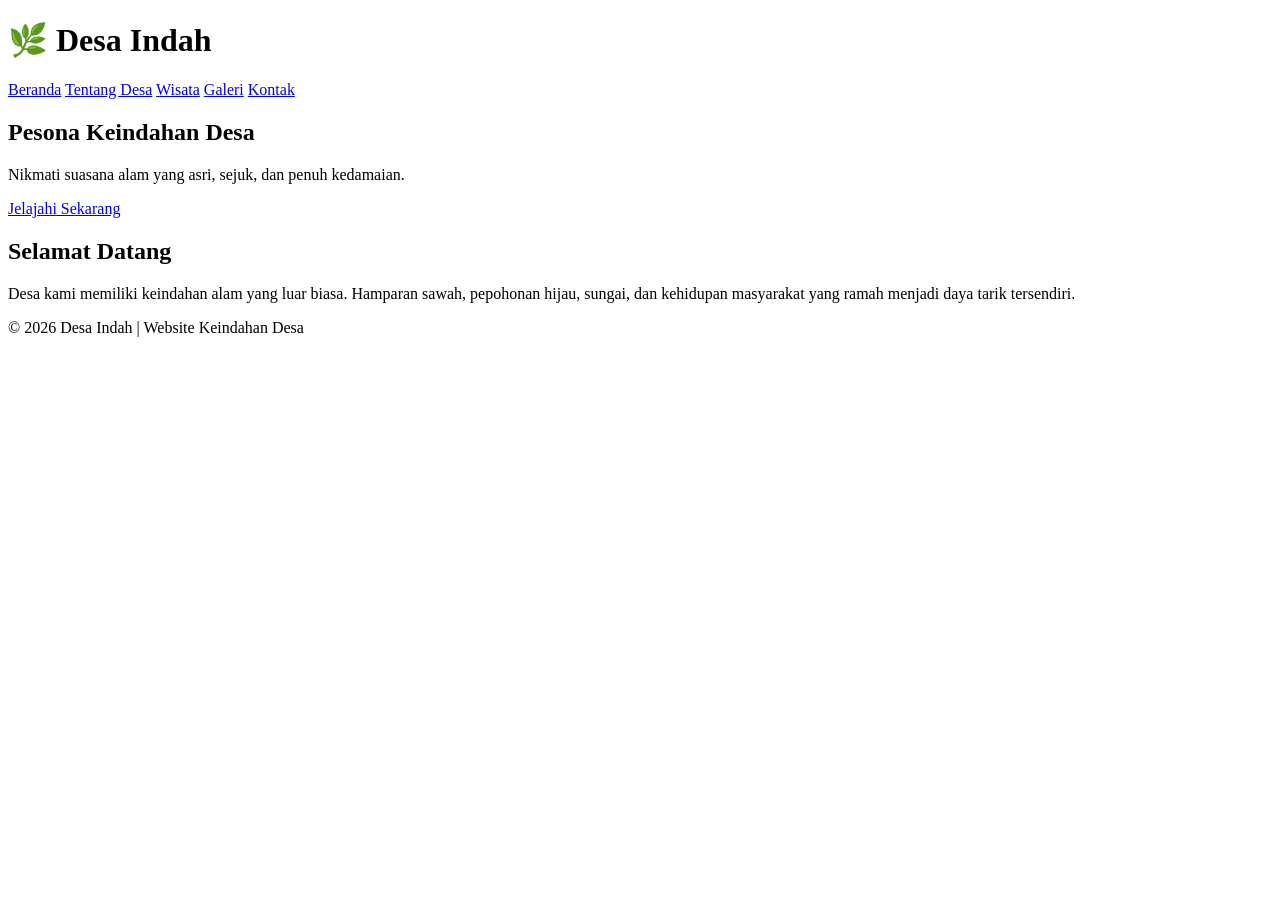
==== index.html @ 81f1ff49 "Create index.html" ====
<!DOCTYPE html>
<html lang="id">
<head>
    <meta charset="UTF-8">
    <meta name="viewport" content="width=device-width, initial-scale=1.0">
    <title>Keindahan Desa - Beranda</title>
    <link rel="stylesheet" href="style.css">
</head>
<body>

<header>
    <h1>🌿 Desa Indah</h1>
    <nav>
        <a href="index.html">Beranda</a>
        <a href="tentang.html">Tentang Desa</a>
        <a href="wisata.html">Wisata</a>
        <a href="galeri.html">Galeri</a>
        <a href="kontak.html">Kontak</a>
    </nav>
</header>

<section class="hero">
    <div>
        <h2>Pesona Keindahan Desa</h2>
        <p>Nikmati suasana alam yang asri, sejuk, dan penuh kedamaian.</p>
        <a href="wisata.html" class="btn">Jelajahi Sekarang</a>
    </div>
</section>

<section class="content">
    <h2>Selamat Datang</h2>
    <p>
        Desa kami memiliki keindahan alam yang luar biasa.
        Hamparan sawah, pepohonan hijau, sungai, dan kehidupan
        masyarakat yang ramah menjadi daya tarik tersendiri.
    </p>
</section>

<footer>
    <p>© 2026 Desa Indah | Website Keindahan Desa</p>
</footer>

</body>
</html>
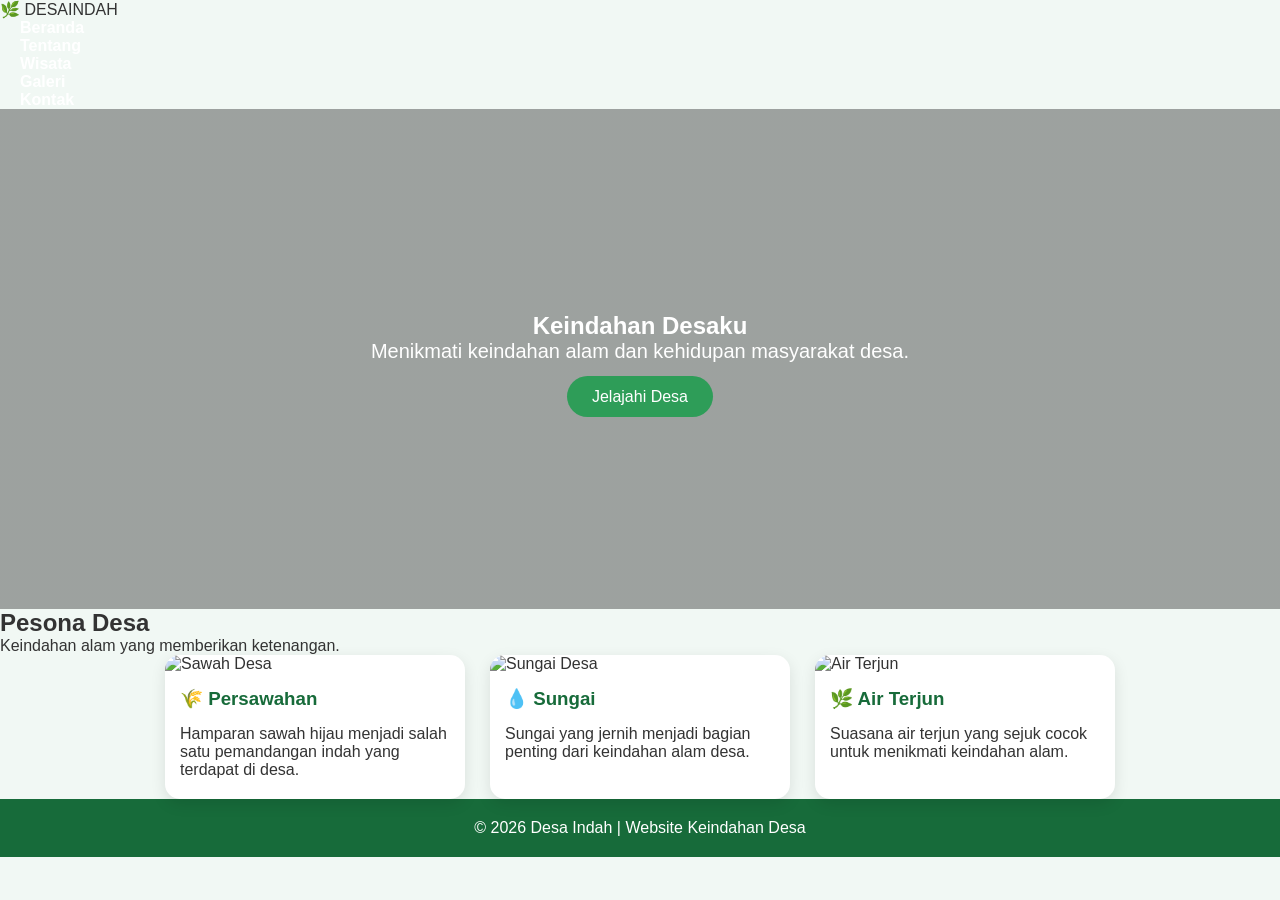
==== commit 4e0e24a9: "Update index.html" ====
--- a/index.html
+++ b/index.html
@@ -3,37 +3,74 @@
 <head>
     <meta charset="UTF-8">
     <meta name="viewport" content="width=device-width, initial-scale=1.0">
-    <title>Keindahan Desa - Beranda</title>
+    <title>Keindahan Desa | Beranda</title>
     <link rel="stylesheet" href="style.css">
 </head>
+
 <body>
 
-<header>
-    <h1>🌿 Desa Indah</h1>
-    <nav>
-        <a href="index.html">Beranda</a>
-        <a href="tentang.html">Tentang Desa</a>
-        <a href="wisata.html">Wisata</a>
-        <a href="galeri.html">Galeri</a>
-        <a href="kontak.html">Kontak</a>
-    </nav>
-</header>
+<nav>
+    <div class="logo">🌿 DESA<span>INDAH</span></div>
+
+    <ul>
+        <li><a href="index.html">Beranda</a></li>
+        <li><a href="tentang.html">Tentang</a></li>
+        <li><a href="wisata.html">Wisata</a></li>
+        <li><a href="galeri.html">Galeri</a></li>
+        <li><a href="kontak.html">Kontak</a></li>
+    </ul>
+</nav>
 
 <section class="hero">
     <div>
-        <h2>Pesona Keindahan Desa</h2>
-        <p>Nikmati suasana alam yang asri, sejuk, dan penuh kedamaian.</p>
-        <a href="wisata.html" class="btn">Jelajahi Sekarang</a>
+        <h1>Keindahan Desaku</h1>
+        <p>Menikmati keindahan alam dan kehidupan masyarakat desa.</p>
+        <a href="wisata.html" class="btn">Jelajahi Desa</a>
     </div>
 </section>
 
-<section class="content">
-    <h2>Selamat Datang</h2>
-    <p>
-        Desa kami memiliki keindahan alam yang luar biasa.
-        Hamparan sawah, pepohonan hijau, sungai, dan kehidupan
-        masyarakat yang ramah menjadi daya tarik tersendiri.
-    </p>
+<section>
+    <div class="title">
+        <h2>Pesona Desa</h2>
+        <p>Keindahan alam yang memberikan ketenangan.</p>
+    </div>
+
+    <div class="cards container">
+
+        <div class="card">
+            <img src="gambar/sawah.jpg" alt="Sawah Desa">
+            <div class="card-content">
+                <h3>🌾 Persawahan</h3>
+                <p>
+                    Hamparan sawah hijau menjadi salah satu pemandangan
+                    indah yang terdapat di desa.
+                </p>
+            </div>
+        </div>
+
+        <div class="card">
+            <img src="gambar/sungai.jpg" alt="Sungai Desa">
+            <div class="card-content">
+                <h3>💧 Sungai</h3>
+                <p>
+                    Sungai yang jernih menjadi bagian penting dari
+                    keindahan alam desa.
+                </p>
+            </div>
+        </div>
+
+        <div class="card">
+            <img src="gambar/air-terjun.jpg" alt="Air Terjun">
+            <div class="card-content">
+                <h3>🌿 Air Terjun</h3>
+                <p>
+                    Suasana air terjun yang sejuk cocok untuk menikmati
+                    keindahan alam.
+                </p>
+            </div>
+        </div>
+
+    </div>
 </section>
 
 <footer>
--- a/style.css
+++ b/style.css
@@ -0,0 +1,195 @@
+* {
+    margin: 0;
+    padding: 0;
+    box-sizing: border-box;
+    font-family: Arial, sans-serif;
+}
+
+body {
+    background: #f1f8f4;
+    color: #333;
+}
+
+header {
+    background: #176b3a;
+    color: white;
+    padding: 20px 8%;
+    display: flex;
+    justify-content: space-between;
+    align-items: center;
+}
+
+header h1 {
+    font-size: 25px;
+}
+
+nav a {
+    color: white;
+    text-decoration: none;
+    margin-left: 20px;
+    font-weight: bold;
+}
+
+nav a:hover {
+    color: #b7f5c8;
+}
+
+.hero {
+    height: 500px;
+    background:
+        linear-gradient(rgba(0,0,0,.35), rgba(0,0,0,.35)),
+        url("img/desa.jpg") center/cover;
+
+    display: flex;
+    justify-content: center;
+    align-items: center;
+    text-align: center;
+    color: white;
+}
+
+.hero h2 {
+    font-size: 45px;
+    margin-bottom: 15px;
+}
+
+.hero p {
+    font-size: 20px;
+    margin-bottom: 25px;
+}
+
+.btn {
+    background: #2e9d58;
+    color: white;
+    padding: 12px 25px;
+    border-radius: 25px;
+    text-decoration: none;
+}
+
+.content {
+    padding: 50px 8%;
+    text-align: center;
+    min-height: 500px;
+}
+
+.content h2 {
+    color: #176b3a;
+    margin-bottom: 25px;
+    font-size: 32px;
+}
+
+.content p {
+    line-height: 1.8;
+    margin-bottom: 15px;
+}
+
+.gambar {
+    width: 500px;
+    max-width: 100%;
+    border-radius: 15px;
+    margin-bottom: 25px;
+}
+
+.cards {
+    display: flex;
+    justify-content: center;
+    gap: 25px;
+    flex-wrap: wrap;
+}
+
+.card {
+    background: white;
+    width: 300px;
+    border-radius: 15px;
+    overflow: hidden;
+    box-shadow: 0 5px 15px rgba(0,0,0,.1);
+    padding-bottom: 20px;
+}
+
+.card img {
+    width: 100%;
+    height: 200px;
+    object-fit: cover;
+}
+
+.card h3 {
+    color: #176b3a;
+    margin: 15px;
+}
+
+.card p {
+    padding: 0 15px;
+}
+
+.gallery {
+    display: grid;
+    grid-template-columns: repeat(2, 1fr);
+    gap: 20px;
+}
+
+.gallery img {
+    width: 100%;
+    height: 300px;
+    object-fit: cover;
+    border-radius: 15px;
+}
+
+.contact {
+    background: white;
+    padding: 25px;
+    border-radius: 15px;
+    margin-bottom: 25px;
+}
+
+form {
+    max-width: 600px;
+    margin: auto;
+}
+
+input,
+textarea,
+button {
+    width: 100%;
+    padding: 14px;
+    margin: 8px 0;
+    border: 1px solid #ddd;
+    border-radius: 8px;
+}
+
+textarea {
+    height: 150px;
+}
+
+button {
+    background: #176b3a;
+    color: white;
+    border: none;
+    cursor: pointer;
+    font-weight: bold;
+}
+
+footer {
+    background: #176b3a;
+    color: white;
+    text-align: center;
+    padding: 20px;
+}
+
+@media (max-width: 700px) {
+    header {
+        flex-direction: column;
+        gap: 15px;
+    }
+
+    nav a {
+        margin: 5px;
+        display: inline-block;
+    }
+
+    .hero h2 {
+        font-size: 32px;
+    }
+
+    .gallery {
+        grid-template-columns: 1fr;
+    }
+}
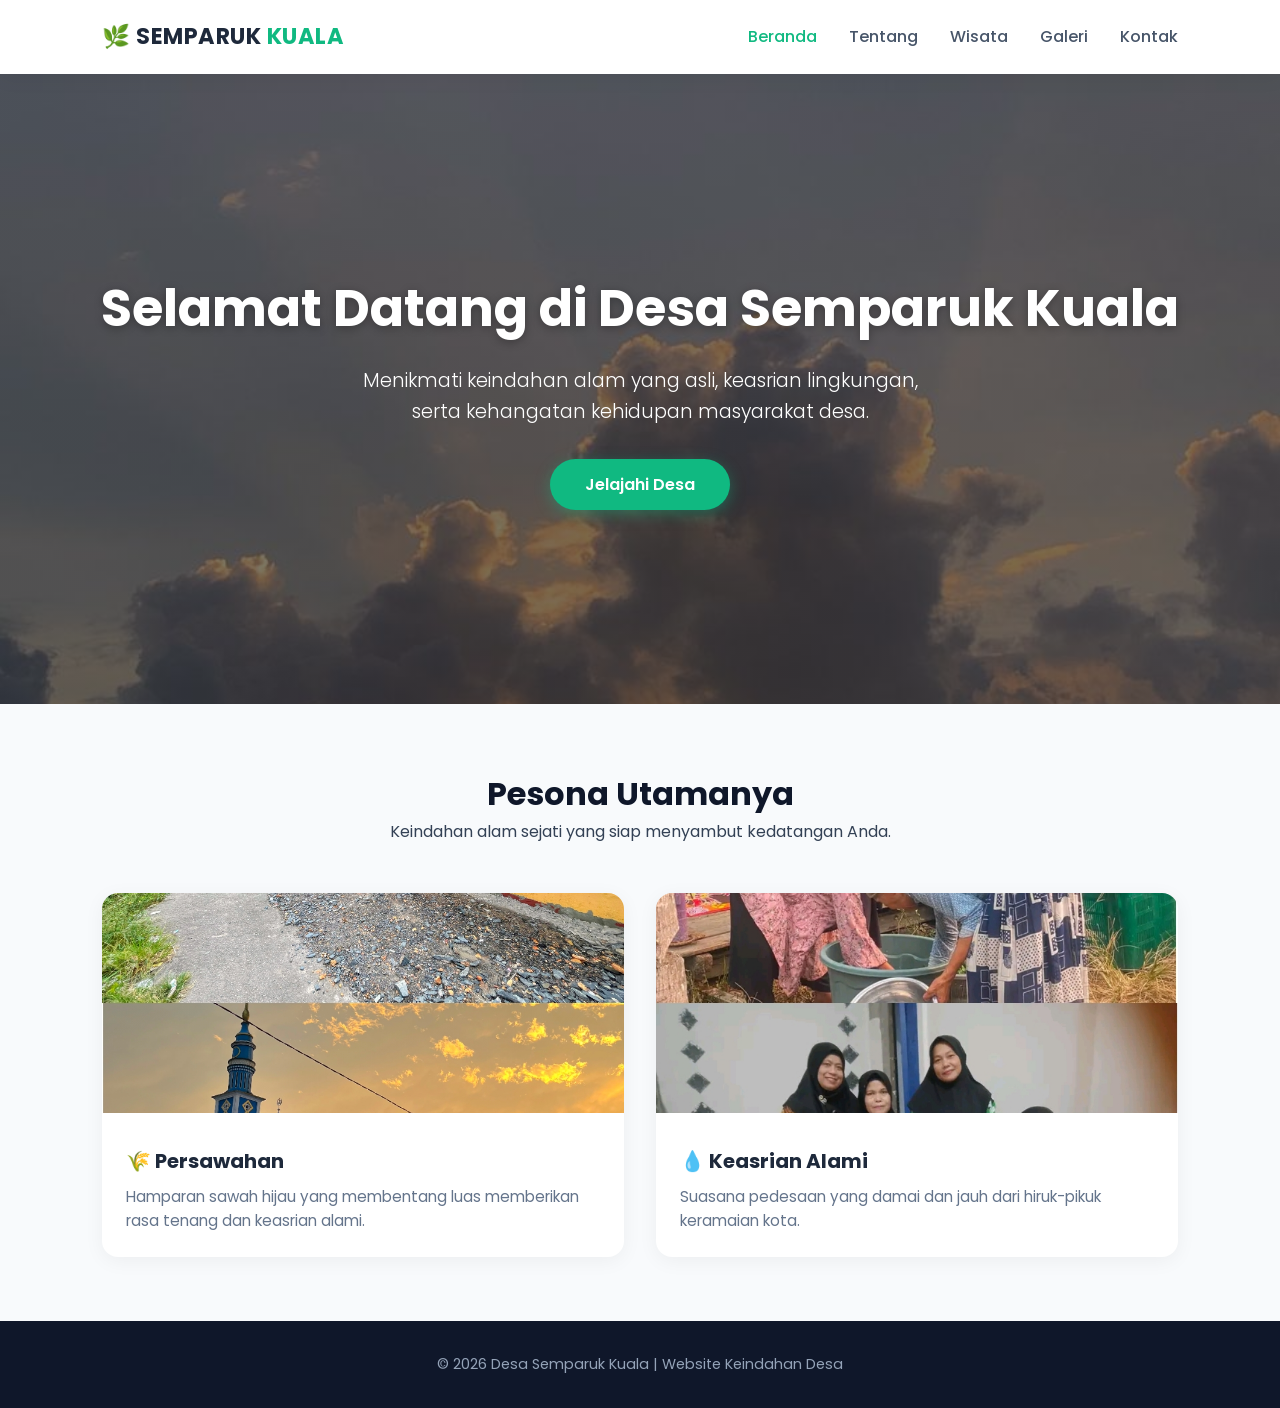
==== commit bc21b789: "Create index.html" ====
--- a/index.html
+++ b/index.html
@@ -3,17 +3,16 @@
 <head>
     <meta charset="UTF-8">
     <meta name="viewport" content="width=device-width, initial-scale=1.0">
-    <title>Keindahan Desa | Beranda</title>
+    <title>Desa Semparuk Kuala | Beranda</title>
+    <link href="https://fonts.googleapis.com/css2?family=Poppins:wght@300;400;600;700&display=swap" rel="stylesheet">
     <link rel="stylesheet" href="style.css">
 </head>
-
 <body>
 
 <nav>
-    <div class="logo">🌿 DESA<span>INDAH</span></div>
-
+    <div class="logo">🌿 SEMPARUK <span>KUALA</span></div>
     <ul>
-        <li><a href="index.html">Beranda</a></li>
+        <li><a href="index.html" class="active">Beranda</a></li>
         <li><a href="tentang.html">Tentang</a></li>
         <li><a href="wisata.html">Wisata</a></li>
         <li><a href="galeri.html">Galeri</a></li>
@@ -21,60 +20,42 @@
     </ul>
 </nav>
 
-<section class="hero">
-    <div>
-        <h1>Keindahan Desaku</h1>
-        <p>Menikmati keindahan alam dan kehidupan masyarakat desa.</p>
-        <a href="wisata.html" class="btn">Jelajahi Desa</a>
-    </div>
-</section>
+<main>
+    <section class="hero">
+        <div class="hero-content">
+            <h1>Selamat Datang di Desa Semparuk Kuala</h1>
+            <p>Menikmati keindahan alam yang asli, keasrian lingkungan, serta kehangatan kehidupan masyarakat desa.</p>
+            <a href="wisata.html" class="btn">Jelajahi Desa</a>
+        </div>
+    </section>
 
-<section>
-    <div class="title">
-        <h2>Pesona Desa</h2>
-        <p>Keindahan alam yang memberikan ketenangan.</p>
-    </div>
+    <section>
+        <div class="section-title">
+            <h2>Pesona Utamanya</h2>
+            <p>Keindahan alam sejati yang siap menyambut kedatangan Anda.</p>
+        </div>
 
-    <div class="cards container">
-
-        <div class="card">
-            <img src="gambar/sawah.jpg" alt="Sawah Desa">
-            <div class="card-content">
-                <h3>🌾 Persawahan</h3>
-                <p>
-                    Hamparan sawah hijau menjadi salah satu pemandangan
-                    indah yang terdapat di desa.
-                </p>
+        <div class="cards">
+            <div class="card">
+                <img src="img_1789181218306.jpg" alt="Sawah Desa">
+                <div class="card-content">
+                    <h3>🌾 Persawahan</h3>
+                    <p>Hamparan sawah hijau yang membentang luas memberikan rasa tenang dan keasrian alami.</p>
+                </div>
+            </div>
+            <div class="card">
+                <img src="img_1789231210489.jpg" alt="Keasrian Alami">
+                <div class="card-content">
+                    <h3>💧 Keasrian Alami</h3>
+                    <p>Suasana pedesaan yang damai dan jauh dari hiruk-pikuk keramaian kota.</p>
+                </div>
             </div>
         </div>
-
-        <div class="card">
-            <img src="gambar/sungai.jpg" alt="Sungai Desa">
-            <div class="card-content">
-                <h3>💧 Sungai</h3>
-                <p>
-                    Sungai yang jernih menjadi bagian penting dari
-                    keindahan alam desa.
-                </p>
-            </div>
-        </div>
-
-        <div class="card">
-            <img src="gambar/air-terjun.jpg" alt="Air Terjun">
-            <div class="card-content">
-                <h3>🌿 Air Terjun</h3>
-                <p>
-                    Suasana air terjun yang sejuk cocok untuk menikmati
-                    keindahan alam.
-                </p>
-            </div>
-        </div>
-
-    </div>
-</section>
+    </section>
+</main>
 
 <footer>
-    <p>© 2026 Desa Indah | Website Keindahan Desa</p>
+    <p>© 2026 Desa Semparuk Kuala | Website Keindahan Desa</p>
 </footer>
 
 </body>
--- a/style.css
+++ b/style.css
@@ -1,195 +1,246 @@
+/* Reset & Base Styles */
 * {
     margin: 0;
     padding: 0;
     box-sizing: border-box;
-    font-family: Arial, sans-serif;
+    font-family: 'Poppins', sans-serif;
 }
 
 body {
-    background: #f1f8f4;
-    color: #333;
-}
-
-header {
-    background: #176b3a;
-    color: white;
-    padding: 20px 8%;
+    background-color: #f8fafc;
+    color: #334155;
+    line-height: 1.6;
+    display: flex;
+    flex-direction: column;
+    min-height: 100vh;
+}
+
+main {
+    flex: 1;
+}
+
+a {
+    text-decoration: none;
+    color: inherit;
+}
+
+/* Navbar */
+nav {
     display: flex;
     justify-content: space-between;
     align-items: center;
-}
-
-header h1 {
-    font-size: 25px;
-}
-
-nav a {
-    color: white;
-    text-decoration: none;
-    margin-left: 20px;
-    font-weight: bold;
-}
-
-nav a:hover {
-    color: #b7f5c8;
-}
-
+    padding: 1.2rem 8%;
+    background: rgba(255, 255, 255, 0.95);
+    backdrop-filter: blur(10px);
+    position: sticky;
+    top: 0;
+    z-index: 1000;
+    box-shadow: 0 4px 20px rgba(0, 0, 0, 0.05);
+}
+
+.logo {
+    font-size: 1.4rem;
+    font-weight: 700;
+    color: #1e293b;
+    letter-spacing: 0.5px;
+}
+
+.logo span {
+    color: #10b981;
+}
+
+nav ul {
+    display: flex;
+    list-style: none;
+    gap: 2rem;
+}
+
+nav ul li a {
+    font-weight: 500;
+    color: #475569;
+    transition: color 0.3s ease;
+}
+
+nav ul li a:hover, nav ul li a.active {
+    color: #10b981;
+}
+
+/* Hero Section */
 .hero {
-    height: 500px;
-    background:
-        linear-gradient(rgba(0,0,0,.35), rgba(0,0,0,.35)),
-        url("img/desa.jpg") center/cover;
-
-    display: flex;
+    height: 70vh;
+    background: linear-gradient(rgba(15, 23, 42, 0.55), rgba(15, 23, 42, 0.55)), 
+                url('IMG-20260901-WA0009.jpg') center/cover no-repeat;
+    display: flex;
+    align-items: center;
     justify-content: center;
-    align-items: center;
-    text-align: center;
-    color: white;
-}
-
-.hero h2 {
-    font-size: 45px;
-    margin-bottom: 15px;
-}
-
-.hero p {
-    font-size: 20px;
-    margin-bottom: 25px;
+    text-align: center;
+    color: #ffffff;
+    padding: 0 1rem;
+}
+
+.hero-content h1 {
+    font-size: 3.2rem;
+    font-weight: 700;
+    margin-bottom: 1rem;
+    text-shadow: 0 2px 10px rgba(0,0,0,0.3);
+}
+
+.hero-content p {
+    font-size: 1.2rem;
+    max-width: 600px;
+    margin: 0 auto 2rem auto;
+    font-weight: 300;
 }
 
 .btn {
-    background: #2e9d58;
-    color: white;
-    padding: 12px 25px;
-    border-radius: 25px;
-    text-decoration: none;
-}
-
-.content {
-    padding: 50px 8%;
-    text-align: center;
-    min-height: 500px;
-}
-
-.content h2 {
-    color: #176b3a;
-    margin-bottom: 25px;
-    font-size: 32px;
-}
-
-.content p {
-    line-height: 1.8;
-    margin-bottom: 15px;
-}
-
-.gambar {
-    width: 500px;
-    max-width: 100%;
-    border-radius: 15px;
-    margin-bottom: 25px;
-}
-
+    display: inline-block;
+    padding: 0.8rem 2.2rem;
+    background-color: #10b981;
+    color: #ffffff;
+    font-weight: 600;
+    border-radius: 50px;
+    transition: all 0.3s ease;
+    box-shadow: 0 4px 15px rgba(16, 185, 129, 0.4);
+}
+
+.btn:hover {
+    background-color: #059669;
+    transform: translateY(-2px);
+}
+
+/* Page Banner (Header Halaman Internal) */
+.page-banner {
+    background: #0f172a;
+    color: #ffffff;
+    text-align: center;
+    padding: 4rem 1rem;
+}
+
+.page-banner h1 {
+    font-size: 2.5rem;
+    margin-bottom: 0.5rem;
+}
+
+.page-banner p {
+    color: #94a3b8;
+}
+
+/* General Layout */
+section {
+    padding: 4rem 8%;
+}
+
+.section-title {
+    text-align: center;
+    margin-bottom: 3rem;
+}
+
+.section-title h2 {
+    font-size: 2rem;
+    color: #0f172a;
+}
+
+/* Cards & Grid */
 .cards {
-    display: flex;
-    justify-content: center;
-    gap: 25px;
-    flex-wrap: wrap;
+    display: grid;
+    grid-template-columns: repeat(auto-fit, minmax(280px, 1fr));
+    gap: 2rem;
 }
 
 .card {
-    background: white;
-    width: 300px;
-    border-radius: 15px;
+    background: #ffffff;
+    border-radius: 16px;
     overflow: hidden;
-    box-shadow: 0 5px 15px rgba(0,0,0,.1);
-    padding-bottom: 20px;
+    box-shadow: 0 4px 20px rgba(0, 0, 0, 0.05);
+    transition: transform 0.3s ease;
+}
+
+.card:hover {
+    transform: translateY(-6px);
 }
 
 .card img {
     width: 100%;
-    height: 200px;
+    height: 220px;
     object-fit: cover;
 }
 
-.card h3 {
-    color: #176b3a;
-    margin: 15px;
-}
-
-.card p {
-    padding: 0 15px;
-}
-
-.gallery {
+.card-content {
+    padding: 1.5rem;
+}
+
+.card-content h3 {
+    font-size: 1.25rem;
+    color: #1e293b;
+    margin-bottom: 0.5rem;
+}
+
+.card-content p {
+    color: #64748b;
+    font-size: 0.95rem;
+}
+
+/* Galeri Grid */
+.gallery-grid {
     display: grid;
-    grid-template-columns: repeat(2, 1fr);
-    gap: 20px;
-}
-
-.gallery img {
+    grid-template-columns: repeat(auto-fit, minmax(250px, 1fr));
+    gap: 1.5rem;
+}
+
+.gallery-item {
+    position: relative;
+    border-radius: 12px;
+    overflow: hidden;
+    box-shadow: 0 4px 15px rgba(0,0,0,0.05);
+    height: 240px;
+}
+
+.gallery-item img {
     width: 100%;
-    height: 300px;
+    height: 100%;
     object-fit: cover;
-    border-radius: 15px;
-}
-
-.contact {
-    background: white;
-    padding: 25px;
-    border-radius: 15px;
-    margin-bottom: 25px;
-}
-
-form {
-    max-width: 600px;
-    margin: auto;
-}
-
-input,
-textarea,
-button {
-    width: 100%;
-    padding: 14px;
-    margin: 8px 0;
-    border: 1px solid #ddd;
-    border-radius: 8px;
-}
-
-textarea {
-    height: 150px;
-}
-
-button {
-    background: #176b3a;
-    color: white;
-    border: none;
-    cursor: pointer;
-    font-weight: bold;
-}
-
+    transition: transform 0.5s ease;
+}
+
+.gallery-item:hover img {
+    transform: scale(1.08);
+}
+
+.gallery-overlay {
+    position: absolute;
+    bottom: 0;
+    left: 0;
+    right: 0;
+    background: linear-gradient(transparent, rgba(0, 0, 0, 0.75));
+    color: #ffffff;
+    padding: 1rem;
+    opacity: 0;
+    transition: opacity 0.3s ease;
+}
+
+.gallery-item:hover .gallery-overlay {
+    opacity: 1;
+}
+
+/* Footer */
 footer {
-    background: #176b3a;
-    color: white;
-    text-align: center;
-    padding: 20px;
-}
-
-@media (max-width: 700px) {
-    header {
+    background-color: #0f172a;
+    color: #94a3b8;
+    text-align: center;
+    padding: 2rem 1rem;
+    font-size: 0.9rem;
+    margin-top: auto;
+}
+
+@media (max-width: 768px) {
+    nav {
         flex-direction: column;
-        gap: 15px;
+        gap: 1rem;
     }
-
-    nav a {
-        margin: 5px;
-        display: inline-block;
+    nav ul {
+        gap: 1rem;
     }
-
-    .hero h2 {
-        font-size: 32px;
+    .hero-content h1 {
+        font-size: 2.2rem;
     }
-
-    .gallery {
-        grid-template-columns: 1fr;
-    }
-}
+}
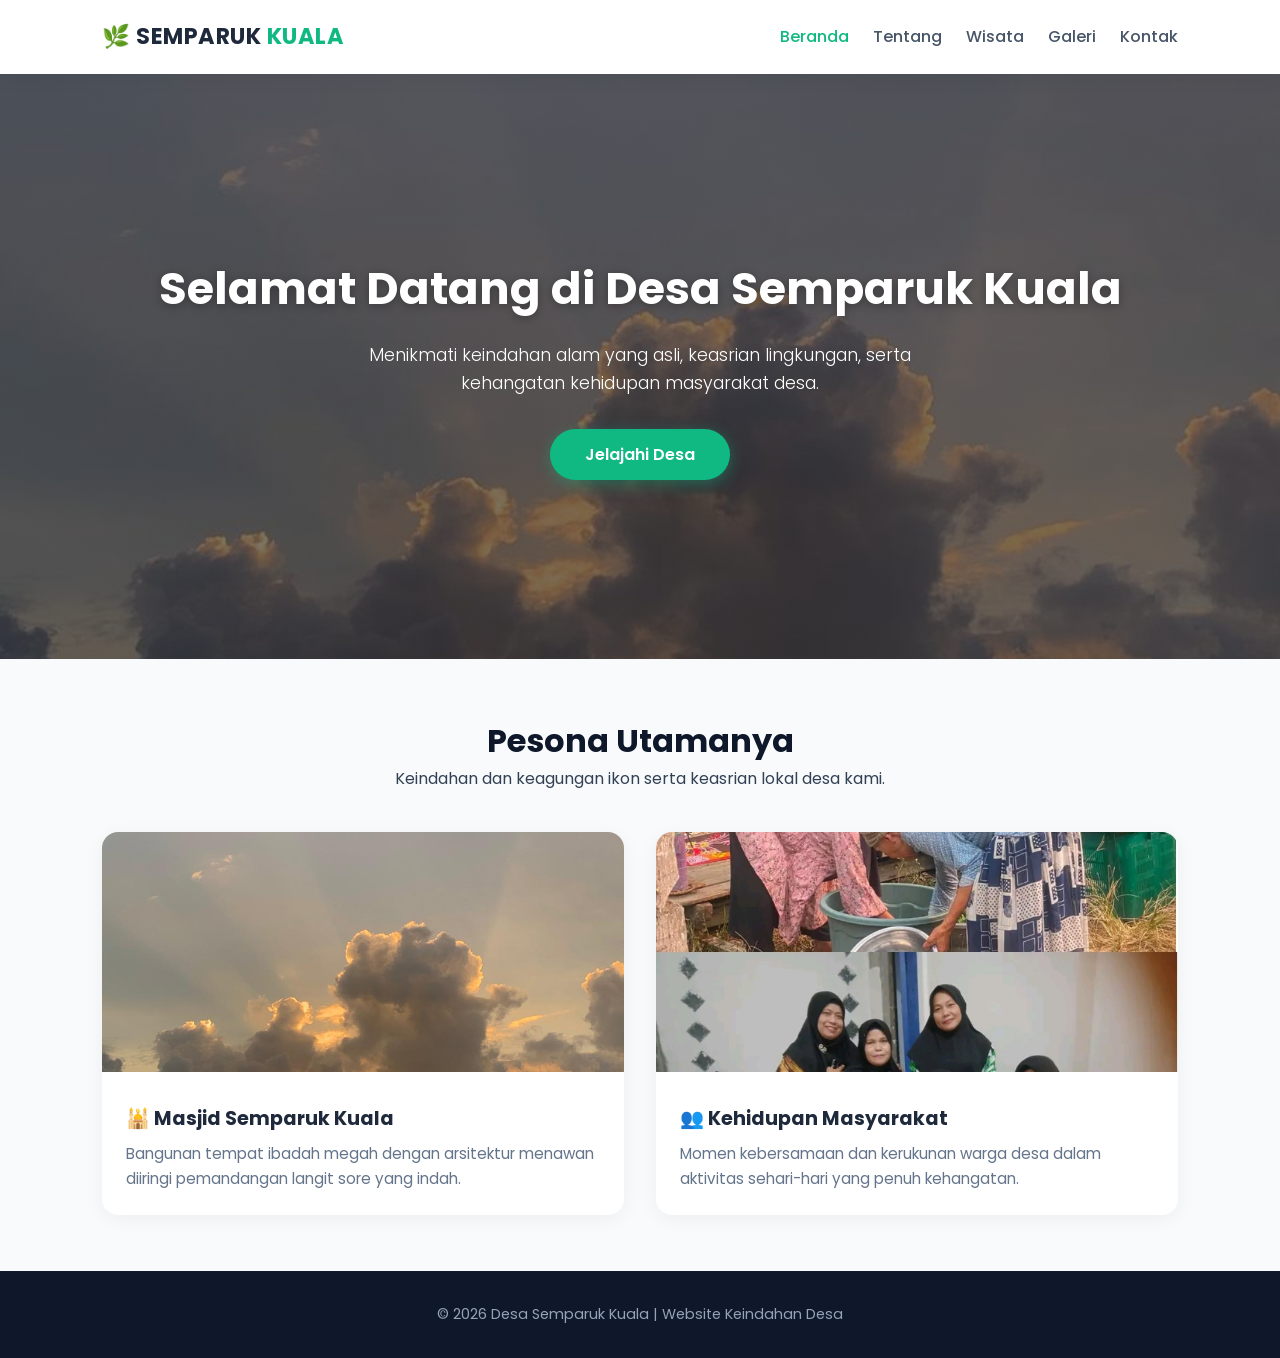
==== commit 4e875fb9: "Create index.html" ====
--- a/index.html
+++ b/index.html
@@ -32,22 +32,22 @@
     <section>
         <div class="section-title">
             <h2>Pesona Utamanya</h2>
-            <p>Keindahan alam sejati yang siap menyambut kedatangan Anda.</p>
+            <p>Keindahan dan keagungan ikon serta keasrian lokal desa kami.</p>
         </div>
 
         <div class="cards">
             <div class="card">
-                <img src="img_1789181218306.jpg" alt="Sawah Desa">
+                <img src="IMG-20260901-WA0009.jpg" alt="Masjid Desa Semparuk Kuala">
                 <div class="card-content">
-                    <h3>🌾 Persawahan</h3>
-                    <p>Hamparan sawah hijau yang membentang luas memberikan rasa tenang dan keasrian alami.</p>
+                    <h3>🕌 Masjid Semparuk Kuala</h3>
+                    <p>Bangunan tempat ibadah megah dengan arsitektur menawan diiringi pemandangan langit sore yang indah.</p>
                 </div>
             </div>
             <div class="card">
-                <img src="img_1789231210489.jpg" alt="Keasrian Alami">
+                <img src="img_1789231210489.jpg" alt="Kegiatan Masyarakat Desa">
                 <div class="card-content">
-                    <h3>💧 Keasrian Alami</h3>
-                    <p>Suasana pedesaan yang damai dan jauh dari hiruk-pikuk keramaian kota.</p>
+                    <h3>👥 Kehidupan Masyarakat</h3>
+                    <p>Momen kebersamaan dan kerukunan warga desa dalam aktivitas sehari-hari yang penuh kehangatan.</p>
                 </div>
             </div>
         </div>
--- a/style.css
+++ b/style.css
@@ -1,4 +1,3 @@
-/* Reset & Base Styles */
 * {
     margin: 0;
     padding: 0;
@@ -52,7 +51,7 @@
 nav ul {
     display: flex;
     list-style: none;
-    gap: 2rem;
+    gap: 1.5rem;
 }
 
 nav ul li a {
@@ -67,7 +66,7 @@
 
 /* Hero Section */
 .hero {
-    height: 70vh;
+    height: 65vh;
     background: linear-gradient(rgba(15, 23, 42, 0.55), rgba(15, 23, 42, 0.55)), 
                 url('IMG-20260901-WA0009.jpg') center/cover no-repeat;
     display: flex;
@@ -79,14 +78,14 @@
 }
 
 .hero-content h1 {
-    font-size: 3.2rem;
+    font-size: 2.8rem;
     font-weight: 700;
     margin-bottom: 1rem;
     text-shadow: 0 2px 10px rgba(0,0,0,0.3);
 }
 
 .hero-content p {
-    font-size: 1.2rem;
+    font-size: 1.1rem;
     max-width: 600px;
     margin: 0 auto 2rem auto;
     font-weight: 300;
@@ -108,16 +107,16 @@
     transform: translateY(-2px);
 }
 
-/* Page Banner (Header Halaman Internal) */
+/* Header Halaman */
 .page-banner {
     background: #0f172a;
     color: #ffffff;
     text-align: center;
-    padding: 4rem 1rem;
+    padding: 3.5rem 1rem;
 }
 
 .page-banner h1 {
-    font-size: 2.5rem;
+    font-size: 2.2rem;
     margin-bottom: 0.5rem;
 }
 
@@ -125,14 +124,14 @@
     color: #94a3b8;
 }
 
-/* General Layout */
+/* Section Layout */
 section {
-    padding: 4rem 8%;
+    padding: 3.5rem 8%;
 }
 
 .section-title {
     text-align: center;
-    margin-bottom: 3rem;
+    margin-bottom: 2.5rem;
 }
 
 .section-title h2 {
@@ -156,70 +155,59 @@
 }
 
 .card:hover {
-    transform: translateY(-6px);
+    transform: translateY(-4px);
 }
 
 .card img {
+    width: 100%;
+    height: 240px;
+    object-fit: cover;
+}
+
+.card-content {
+    padding: 1.5rem;
+}
+
+.card-content h3 {
+    font-size: 1.2rem;
+    color: #1e293b;
+    margin-bottom: 0.5rem;
+}
+
+.card-content p {
+    color: #64748b;
+    font-size: 0.95rem;
+}
+
+/* Galeri Grid (Sudah Diperbaiki untuk Layar HP) */
+.gallery-grid {
+    display: grid;
+    grid-template-columns: repeat(auto-fit, minmax(260px, 1fr));
+    gap: 1.5rem;
+}
+
+.gallery-item {
+    background: #ffffff;
+    border-radius: 14px;
+    overflow: hidden;
+    box-shadow: 0 4px 15px rgba(0,0,0,0.06);
+}
+
+.gallery-item img {
     width: 100%;
     height: 220px;
     object-fit: cover;
-}
-
-.card-content {
-    padding: 1.5rem;
-}
-
-.card-content h3 {
-    font-size: 1.25rem;
-    color: #1e293b;
-    margin-bottom: 0.5rem;
-}
-
-.card-content p {
-    color: #64748b;
-    font-size: 0.95rem;
-}
-
-/* Galeri Grid */
-.gallery-grid {
-    display: grid;
-    grid-template-columns: repeat(auto-fit, minmax(250px, 1fr));
-    gap: 1.5rem;
-}
-
-.gallery-item {
-    position: relative;
-    border-radius: 12px;
-    overflow: hidden;
-    box-shadow: 0 4px 15px rgba(0,0,0,0.05);
-    height: 240px;
-}
-
-.gallery-item img {
-    width: 100%;
-    height: 100%;
-    object-fit: cover;
-    transition: transform 0.5s ease;
-}
-
-.gallery-item:hover img {
-    transform: scale(1.08);
-}
-
-.gallery-overlay {
-    position: absolute;
-    bottom: 0;
-    left: 0;
-    right: 0;
-    background: linear-gradient(transparent, rgba(0, 0, 0, 0.75));
-    color: #ffffff;
+    display: block;
+}
+
+.gallery-caption {
     padding: 1rem;
-    opacity: 0;
-    transition: opacity 0.3s ease;
-}
-
-.gallery-item:hover .gallery-overlay {
-    opacity: 1;
+    font-size: 0.85rem;
+    color: #475569;
+    background: #ffffff;
+    border-top: 1px solid #f1f5f9;
+    word-break: break-all;
+    font-weight: 500;
 }
 
 /* Footer */
@@ -235,12 +223,14 @@
 @media (max-width: 768px) {
     nav {
         flex-direction: column;
-        gap: 1rem;
+        gap: 0.8rem;
     }
     nav ul {
-        gap: 1rem;
+        gap: 0.8rem;
+        flex-wrap: wrap;
+        justify-content: center;
     }
     .hero-content h1 {
-        font-size: 2.2rem;
+        font-size: 2rem;
     }
 }
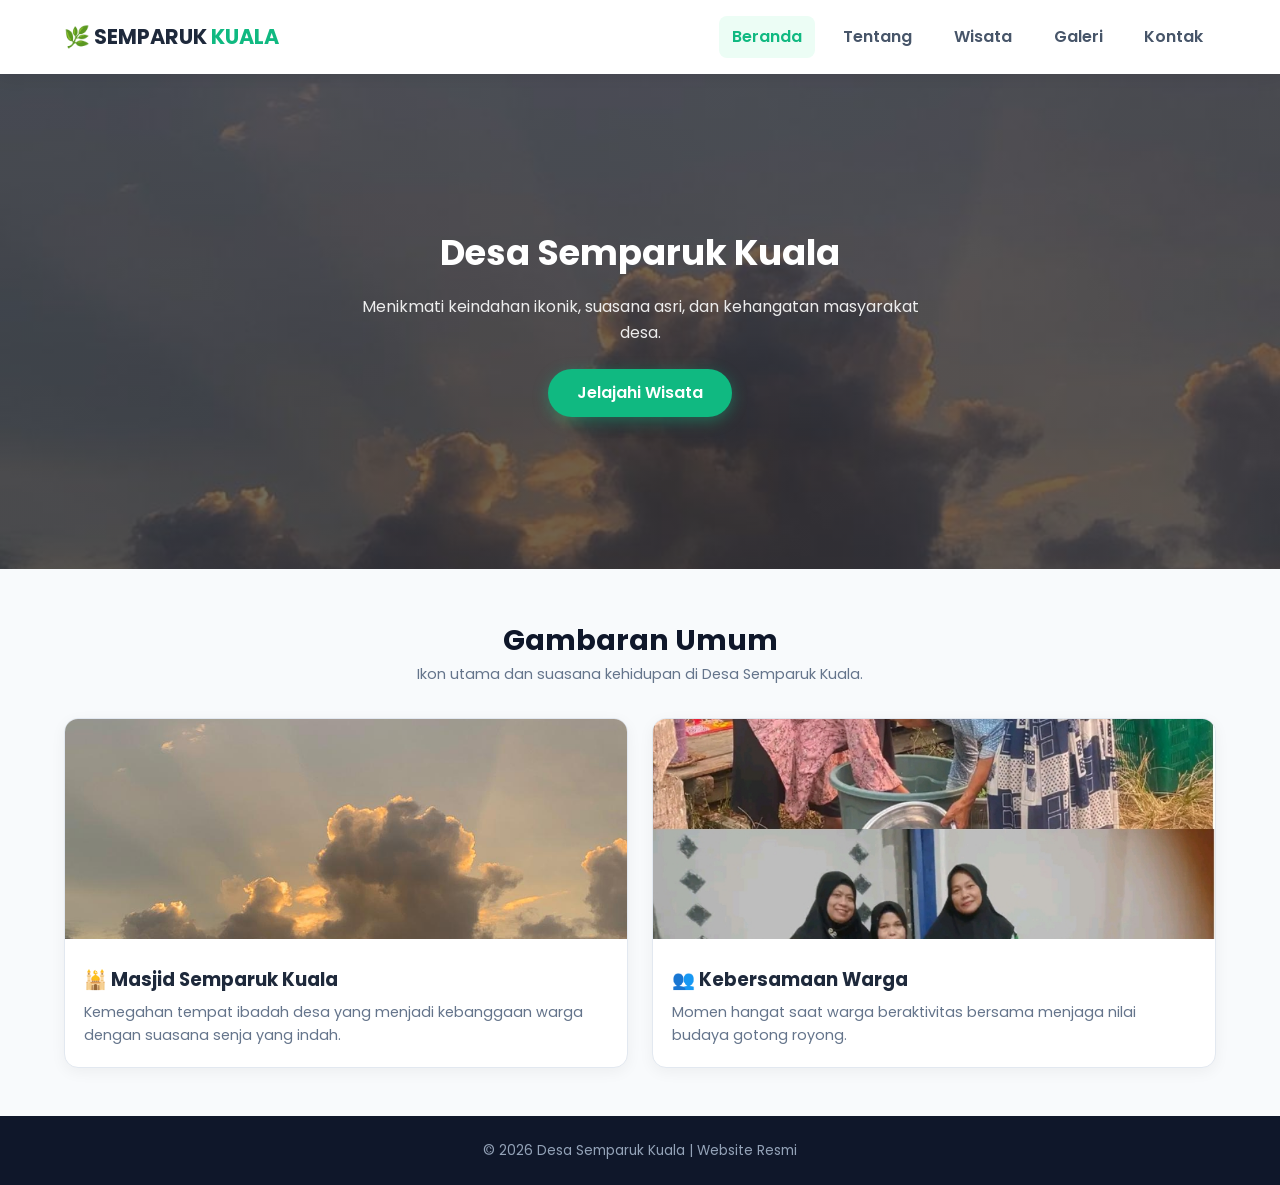
==== commit 8085d015: "Create index.html" ====
--- a/index.html
+++ b/index.html
@@ -23,31 +23,31 @@
 <main>
     <section class="hero">
         <div class="hero-content">
-            <h1>Selamat Datang di Desa Semparuk Kuala</h1>
-            <p>Menikmati keindahan alam yang asli, keasrian lingkungan, serta kehangatan kehidupan masyarakat desa.</p>
-            <a href="wisata.html" class="btn">Jelajahi Desa</a>
+            <h1>Desa Semparuk Kuala</h1>
+            <p>Menikmati keindahan ikonik, suasana asri, dan kehangatan masyarakat desa.</p>
+            <a href="wisata.html" class="btn">Jelajahi Wisata</a>
         </div>
     </section>
 
     <section>
         <div class="section-title">
-            <h2>Pesona Utamanya</h2>
-            <p>Keindahan dan keagungan ikon serta keasrian lokal desa kami.</p>
+            <h2>Gambaran Umum</h2>
+            <p>Ikon utama dan suasana kehidupan di Desa Semparuk Kuala.</p>
         </div>
 
         <div class="cards">
             <div class="card">
-                <img src="IMG-20260901-WA0009.jpg" alt="Masjid Desa Semparuk Kuala">
+                <img src="IMG-20260901-WA0009.jpg" alt="Masjid Semparuk Kuala">
                 <div class="card-content">
                     <h3>🕌 Masjid Semparuk Kuala</h3>
-                    <p>Bangunan tempat ibadah megah dengan arsitektur menawan diiringi pemandangan langit sore yang indah.</p>
+                    <p>Kemegahan tempat ibadah desa yang menjadi kebanggaan warga dengan suasana senja yang indah.</p>
                 </div>
             </div>
             <div class="card">
-                <img src="img_1789231210489.jpg" alt="Kegiatan Masyarakat Desa">
+                <img src="img_1789231210489.jpg" alt="Kegiatan Kebersamaan Warga">
                 <div class="card-content">
-                    <h3>👥 Kehidupan Masyarakat</h3>
-                    <p>Momen kebersamaan dan kerukunan warga desa dalam aktivitas sehari-hari yang penuh kehangatan.</p>
+                    <h3>👥 Kebersamaan Warga</h3>
+                    <p>Momen hangat saat warga beraktivitas bersama menjaga nilai budaya gotong royong.</p>
                 </div>
             </div>
         </div>
@@ -55,7 +55,7 @@
 </main>
 
 <footer>
-    <p>© 2026 Desa Semparuk Kuala | Website Keindahan Desa</p>
+    <p>© 2026 Desa Semparuk Kuala | Website Resmi</p>
 </footer>
 
 </body>
--- a/style.css
+++ b/style.css
@@ -23,25 +23,22 @@
     color: inherit;
 }
 
-/* Navbar */
+/* Navbar Fix Z-Index & Touch Bug */
 nav {
     display: flex;
     justify-content: space-between;
     align-items: center;
-    padding: 1.2rem 8%;
-    background: rgba(255, 255, 255, 0.95);
-    backdrop-filter: blur(10px);
-    position: sticky;
-    top: 0;
-    z-index: 1000;
-    box-shadow: 0 4px 20px rgba(0, 0, 0, 0.05);
+    padding: 1rem 5%;
+    background: #ffffff;
+    position: relative;
+    z-index: 9999;
+    box-shadow: 0 4px 15px rgba(0, 0, 0, 0.08);
 }
 
 .logo {
-    font-size: 1.4rem;
+    font-size: 1.3rem;
     font-weight: 700;
     color: #1e293b;
-    letter-spacing: 0.5px;
 }
 
 .logo span {
@@ -51,23 +48,28 @@
 nav ul {
     display: flex;
     list-style: none;
-    gap: 1.5rem;
+    gap: 1rem;
+    flex-wrap: wrap;
 }
 
 nav ul li a {
-    font-weight: 500;
+    font-weight: 600;
     color: #475569;
-    transition: color 0.3s ease;
+    padding: 0.5rem 0.8rem;
+    display: inline-block;
+    border-radius: 8px;
+    transition: all 0.2s ease;
 }
 
 nav ul li a:hover, nav ul li a.active {
     color: #10b981;
+    background-color: #ecfdf5;
 }
 
 /* Hero Section */
 .hero {
-    height: 65vh;
-    background: linear-gradient(rgba(15, 23, 42, 0.55), rgba(15, 23, 42, 0.55)), 
+    height: 55vh;
+    background: linear-gradient(rgba(15, 23, 42, 0.6), rgba(15, 23, 42, 0.6)), 
                 url('IMG-20260901-WA0009.jpg') center/cover no-repeat;
     display: flex;
     align-items: center;
@@ -78,136 +80,140 @@
 }
 
 .hero-content h1 {
-    font-size: 2.8rem;
+    font-size: 2.2rem;
     font-weight: 700;
-    margin-bottom: 1rem;
-    text-shadow: 0 2px 10px rgba(0,0,0,0.3);
+    margin-bottom: 0.8rem;
 }
 
 .hero-content p {
-    font-size: 1.1rem;
+    font-size: 1rem;
     max-width: 600px;
-    margin: 0 auto 2rem auto;
-    font-weight: 300;
+    margin: 0 auto 1.5rem auto;
+    opacity: 0.9;
 }
 
 .btn {
     display: inline-block;
-    padding: 0.8rem 2.2rem;
+    padding: 0.7rem 1.8rem;
     background-color: #10b981;
     color: #ffffff;
     font-weight: 600;
     border-radius: 50px;
-    transition: all 0.3s ease;
     box-shadow: 0 4px 15px rgba(16, 185, 129, 0.4);
 }
 
-.btn:hover {
-    background-color: #059669;
-    transform: translateY(-2px);
-}
-
-/* Header Halaman */
+/* Header Banner */
 .page-banner {
     background: #0f172a;
     color: #ffffff;
     text-align: center;
-    padding: 3.5rem 1rem;
+    padding: 3rem 1rem;
 }
 
 .page-banner h1 {
-    font-size: 2.2rem;
-    margin-bottom: 0.5rem;
+    font-size: 2rem;
+    margin-bottom: 0.4rem;
 }
 
 .page-banner p {
     color: #94a3b8;
+    font-size: 0.95rem;
 }
 
 /* Section Layout */
 section {
-    padding: 3.5rem 8%;
+    padding: 3rem 5%;
 }
 
 .section-title {
     text-align: center;
-    margin-bottom: 2.5rem;
+    margin-bottom: 2rem;
 }
 
 .section-title h2 {
-    font-size: 2rem;
+    font-size: 1.8rem;
     color: #0f172a;
 }
 
-/* Cards & Grid */
+.section-title p {
+    color: #64748b;
+    font-size: 0.9rem;
+}
+
+/* Cards System */
 .cards {
     display: grid;
     grid-template-columns: repeat(auto-fit, minmax(280px, 1fr));
-    gap: 2rem;
+    gap: 1.5rem;
 }
 
 .card {
-    background: #ffffff;
-    border-radius: 16px;
-    overflow: hidden;
-    box-shadow: 0 4px 20px rgba(0, 0, 0, 0.05);
-    transition: transform 0.3s ease;
-}
-
-.card:hover {
-    transform: translateY(-4px);
-}
-
-.card img {
-    width: 100%;
-    height: 240px;
-    object-fit: cover;
-}
-
-.card-content {
-    padding: 1.5rem;
-}
-
-.card-content h3 {
-    font-size: 1.2rem;
-    color: #1e293b;
-    margin-bottom: 0.5rem;
-}
-
-.card-content p {
-    color: #64748b;
-    font-size: 0.95rem;
-}
-
-/* Galeri Grid (Sudah Diperbaiki untuk Layar HP) */
-.gallery-grid {
-    display: grid;
-    grid-template-columns: repeat(auto-fit, minmax(260px, 1fr));
-    gap: 1.5rem;
-}
-
-.gallery-item {
     background: #ffffff;
     border-radius: 14px;
     overflow: hidden;
-    box-shadow: 0 4px 15px rgba(0,0,0,0.06);
-}
-
-.gallery-item img {
+    box-shadow: 0 4px 15px rgba(0, 0, 0, 0.05);
+    border: 1px solid #e2e8f0;
+}
+
+.card img {
     width: 100%;
     height: 220px;
     object-fit: cover;
+}
+
+.card-content {
+    padding: 1.2rem;
+}
+
+.card-content h3 {
+    font-size: 1.15rem;
+    color: #1e293b;
+    margin-bottom: 0.4rem;
+}
+
+.card-content p {
+    color: #64748b;
+    font-size: 0.9rem;
+}
+
+/* Galeri Grid Fix Touch */
+.gallery-grid {
+    display: grid;
+    grid-template-columns: repeat(auto-fit, minmax(250px, 1fr));
+    gap: 1.5rem;
+}
+
+.gallery-card {
+    background: #ffffff;
+    border-radius: 12px;
+    overflow: hidden;
+    box-shadow: 0 4px 15px rgba(0, 0, 0, 0.06);
+    border: 1px solid #e2e8f0;
     display: block;
 }
 
-.gallery-caption {
+.gallery-card img {
+    width: 100%;
+    height: 200px;
+    object-fit: cover;
+    display: block;
+}
+
+.gallery-info {
     padding: 1rem;
-    font-size: 0.85rem;
-    color: #475569;
-    background: #ffffff;
-    border-top: 1px solid #f1f5f9;
+    background: #ffffff;
+}
+
+.gallery-info h4 {
+    font-size: 0.95rem;
+    color: #0f172a;
+    margin-bottom: 0.2rem;
+}
+
+.gallery-info span {
+    font-size: 0.8rem;
+    color: #64748b;
     word-break: break-all;
-    font-weight: 500;
 }
 
 /* Footer */
@@ -215,8 +221,8 @@
     background-color: #0f172a;
     color: #94a3b8;
     text-align: center;
-    padding: 2rem 1rem;
-    font-size: 0.9rem;
+    padding: 1.5rem 1rem;
+    font-size: 0.85rem;
     margin-top: auto;
 }
 
@@ -225,12 +231,4 @@
         flex-direction: column;
         gap: 0.8rem;
     }
-    nav ul {
-        gap: 0.8rem;
-        flex-wrap: wrap;
-        justify-content: center;
-    }
-    .hero-content h1 {
-        font-size: 2rem;
-    }
-}
+}
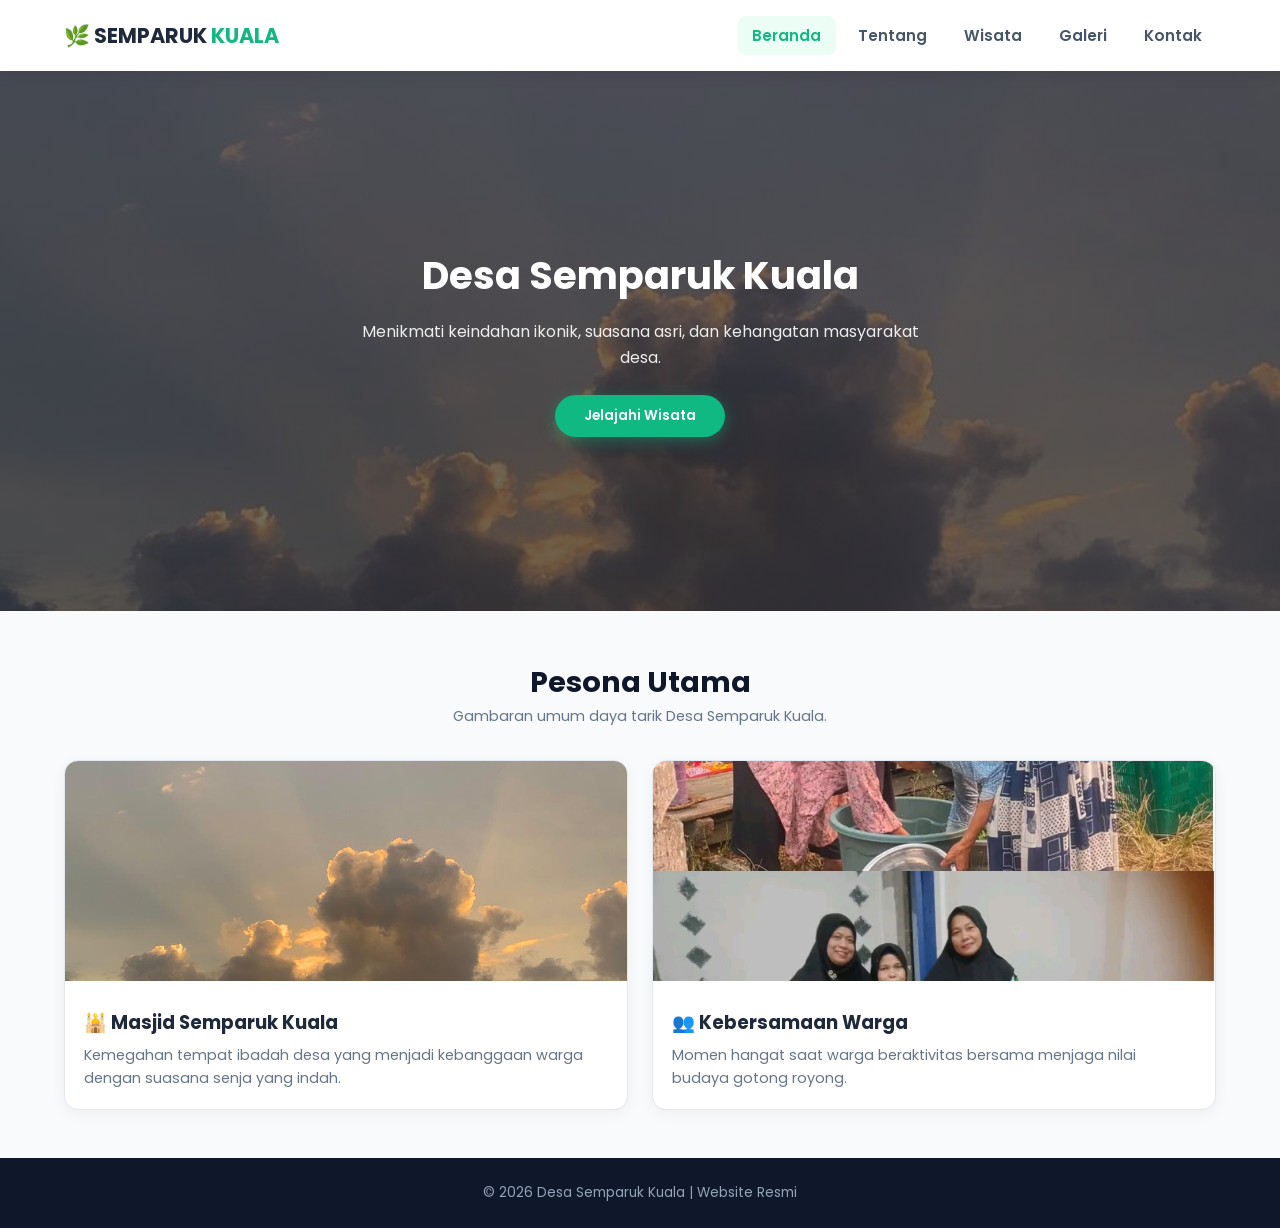
==== commit 202427ff: "Create index.html" ====
--- a/index.html
+++ b/index.html
@@ -3,60 +3,463 @@
 <head>
     <meta charset="UTF-8">
     <meta name="viewport" content="width=device-width, initial-scale=1.0">
-    <title>Desa Semparuk Kuala | Beranda</title>
+    <title>Desa Semparuk Kuala</title>
+    <!-- Google Fonts -->
     <link href="https://fonts.googleapis.com/css2?family=Poppins:wght@300;400;600;700&display=swap" rel="stylesheet">
-    <link rel="stylesheet" href="style.css">
+    
+    <style>
+        /* Reset & Base Styles */
+        * {
+            margin: 0;
+            padding: 0;
+            box-sizing: border-box;
+            font-family: 'Poppins', sans-serif;
+            -webkit-tap-highlight-color: transparent;
+        }
+
+        body {
+            background-color: #f8fafc;
+            color: #334155;
+            line-height: 1.6;
+            display: flex;
+            flex-direction: column;
+            min-height: 100vh;
+        }
+
+        main {
+            flex: 1;
+        }
+
+        /* Navbar Fixing Click/Touch Bug */
+        nav {
+            display: flex;
+            justify-content: space-between;
+            align-items: center;
+            padding: 1rem 5%;
+            background: #ffffff;
+            position: sticky;
+            top: 0;
+            z-index: 99999;
+            box-shadow: 0 4px 15px rgba(0, 0, 0, 0.08);
+        }
+
+        .logo {
+            font-size: 1.3rem;
+            font-weight: 700;
+            color: #1e293b;
+        }
+
+        .logo span {
+            color: #10b981;
+        }
+
+        nav ul {
+            display: flex;
+            list-style: none;
+            gap: 0.5rem;
+            flex-wrap: wrap;
+        }
+
+        nav ul li button {
+            background: none;
+            border: none;
+            font-size: 0.95rem;
+            font-weight: 600;
+            color: #475569;
+            padding: 0.5rem 0.9rem;
+            border-radius: 8px;
+            cursor: pointer;
+            transition: all 0.2s ease;
+        }
+
+        nav ul li button:hover, 
+        nav ul li button.active {
+            color: #10b981;
+            background-color: #ecfdf5;
+        }
+
+        /* Hero Section (Beranda) */
+        .hero {
+            height: 60vh;
+            background: linear-gradient(rgba(15, 23, 42, 0.6), rgba(15, 23, 42, 0.6)), 
+                        url('IMG-20260901-WA0009.jpg') center/cover no-repeat;
+            display: flex;
+            align-items: center;
+            justify-content: center;
+            text-align: center;
+            color: #ffffff;
+            padding: 0 1rem;
+        }
+
+        .hero-content h1 {
+            font-size: 2.4rem;
+            font-weight: 700;
+            margin-bottom: 0.8rem;
+        }
+
+        .hero-content p {
+            font-size: 1rem;
+            max-width: 600px;
+            margin: 0 auto 1.5rem auto;
+            opacity: 0.9;
+        }
+
+        .btn {
+            display: inline-block;
+            padding: 0.7rem 1.8rem;
+            background-color: #10b981;
+            color: #ffffff;
+            font-weight: 600;
+            border-radius: 50px;
+            border: none;
+            cursor: pointer;
+            box-shadow: 0 4px 15px rgba(16, 185, 129, 0.4);
+        }
+
+        /* Banner Halaman Internal */
+        .page-banner {
+            background: #0f172a;
+            color: #ffffff;
+            text-align: center;
+            padding: 3rem 1rem;
+        }
+
+        .page-banner h1 {
+            font-size: 2rem;
+            margin-bottom: 0.4rem;
+        }
+
+        .page-banner p {
+            color: #94a3b8;
+            font-size: 0.95rem;
+        }
+
+        /* Section Layout */
+        section {
+            padding: 3rem 5%;
+        }
+
+        .section-title {
+            text-align: center;
+            margin-bottom: 2rem;
+        }
+
+        .section-title h2 {
+            font-size: 1.8rem;
+            color: #0f172a;
+        }
+
+        .section-title p {
+            color: #64748b;
+            font-size: 0.9rem;
+        }
+
+        /* Card Layout */
+        .cards {
+            display: grid;
+            grid-template-columns: repeat(auto-fit, minmax(280px, 1fr));
+            gap: 1.5rem;
+        }
+
+        .card {
+            background: #ffffff;
+            border-radius: 14px;
+            overflow: hidden;
+            box-shadow: 0 4px 15px rgba(0, 0, 0, 0.05);
+            border: 1px solid #e2e8f0;
+        }
+
+        .card img {
+            width: 100%;
+            height: 220px;
+            object-fit: cover;
+        }
+
+        .card-content {
+            padding: 1.2rem;
+        }
+
+        .card-content h3 {
+            font-size: 1.15rem;
+            color: #1e293b;
+            margin-bottom: 0.4rem;
+        }
+
+        .card-content p {
+            color: #64748b;
+            font-size: 0.9rem;
+        }
+
+        /* Galeri Grid Fix */
+        .gallery-grid {
+            display: grid;
+            grid-template-columns: repeat(auto-fit, minmax(250px, 1fr));
+            gap: 1.5rem;
+        }
+
+        .gallery-card {
+            background: #ffffff;
+            border-radius: 12px;
+            overflow: hidden;
+            box-shadow: 0 4px 15px rgba(0, 0, 0, 0.06);
+            border: 1px solid #e2e8f0;
+        }
+
+        .gallery-card img {
+            width: 100%;
+            height: 200px;
+            object-fit: cover;
+            display: block;
+        }
+
+        .gallery-info {
+            padding: 1rem;
+            background: #ffffff;
+        }
+
+        .gallery-info h4 {
+            font-size: 0.95rem;
+            color: #0f172a;
+            margin-bottom: 0.2rem;
+        }
+
+        .gallery-info span {
+            font-size: 0.8rem;
+            color: #64748b;
+            word-break: break-all;
+        }
+
+        /* Footer */
+        footer {
+            background-color: #0f172a;
+            color: #94a3b8;
+            text-align: center;
+            padding: 1.5rem 1rem;
+            font-size: 0.85rem;
+            margin-top: auto;
+        }
+
+        /* Mengatur Perpindahan Halaman SPA */
+        .page {
+            display: none;
+        }
+
+        .page.active-page {
+            display: block;
+        }
+
+        @media (max-width: 768px) {
+            nav {
+                flex-direction: column;
+                gap: 0.8rem;
+            }
+        }
+    </style>
 </head>
 <body>
 
-<nav>
-    <div class="logo">🌿 SEMPARUK <span>KUALA</span></div>
-    <ul>
-        <li><a href="index.html" class="active">Beranda</a></li>
-        <li><a href="tentang.html">Tentang</a></li>
-        <li><a href="wisata.html">Wisata</a></li>
-        <li><a href="galeri.html">Galeri</a></li>
-        <li><a href="kontak.html">Kontak</a></li>
-    </ul>
-</nav>
-
-<main>
-    <section class="hero">
-        <div class="hero-content">
-            <h1>Desa Semparuk Kuala</h1>
-            <p>Menikmati keindahan ikonik, suasana asri, dan kehangatan masyarakat desa.</p>
-            <a href="wisata.html" class="btn">Jelajahi Wisata</a>
+    <!-- Navigasi Utama -->
+    <nav>
+        <div class="logo">🌿 SEMPARUK <span>KUALA</span></div>
+        <ul>
+            <li><button class="nav-btn active" onclick="switchPage('beranda', this)">Beranda</button></li>
+            <li><button class="nav-btn" onclick="switchPage('tentang', this)">Tentang</button></li>
+            <li><button class="nav-btn" onclick="switchPage('wisata', this)">Wisata</button></li>
+            <li><button class="nav-btn" onclick="switchPage('galeri', this)">Galeri</button></li>
+            <li><button class="nav-btn" onclick="switchPage('kontak', this)">Kontak</button></li>
+        </ul>
+    </nav>
+
+    <main>
+        <!-- 1. HALAMAN BERANDA -->
+        <div id="beranda" class="page active-page">
+            <section class="hero">
+                <div class="hero-content">
+                    <h1>Desa Semparuk Kuala</h1>
+                    <p>Menikmati keindahan ikonik, suasana asri, dan kehangatan masyarakat desa.</p>
+                    <button class="btn" onclick="switchPage('wisata', document.querySelectorAll('.nav-btn')[2])">Jelajahi Wisata</button>
+                </div>
+            </section>
+
+            <section>
+                <div class="section-title">
+                    <h2>Pesona Utama</h2>
+                    <p>Gambaran umum daya tarik Desa Semparuk Kuala.</p>
+                </div>
+
+                <div class="cards">
+                    <div class="card">
+                        <img src="IMG-20260901-WA0009.jpg" alt="Masjid Semparuk Kuala">
+                        <div class="card-content">
+                            <h3>🕌 Masjid Semparuk Kuala</h3>
+                            <p>Kemegahan tempat ibadah desa yang menjadi kebanggaan warga dengan suasana senja yang indah.</p>
+                        </div>
+                    </div>
+                    <div class="card">
+                        <img src="img_1789231210489.jpg" alt="Kegiatan Kebersamaan Warga">
+                        <div class="card-content">
+                            <h3>👥 Kebersamaan Warga</h3>
+                            <p>Momen hangat saat warga beraktivitas bersama menjaga nilai budaya gotong royong.</p>
+                        </div>
+                    </div>
+                </div>
+            </section>
         </div>
-    </section>
-
-    <section>
-        <div class="section-title">
-            <h2>Gambaran Umum</h2>
-            <p>Ikon utama dan suasana kehidupan di Desa Semparuk Kuala.</p>
+
+        <!-- 2. HALAMAN TENTANG -->
+        <div id="tentang" class="page">
+            <div class="page-banner">
+                <h1>Tentang Desa</h1>
+                <p>Mengenal lebih dekat masyarakat dan kebudayaan Desa Semparuk Kuala.</p>
+            </div>
+
+            <section>
+                <div class="cards">
+                    <div class="card">
+                        <img src="img_1789231210489.jpg" alt="Aktivitas Warga">
+                        <div class="card-content">
+                            <h3>Kearifan Lokal</h3>
+                            <p>Masyarakat desa senantiasa menjunjung tinggi keramahan, keakraban, serta tradisi kebersamaan.</p>
+                        </div>
+                    </div>
+                    <div class="card">
+                        <img src="IMG-20260901-WA0009.jpg" alt="Pusat Keagamaan">
+                        <div class="card-content">
+                            <h3>Pusat Keagamaan</h3>
+                            <p>Masjid menjadi pusat berbagai kegiatan keagamaan dan sosial bagi seluruh masyarakat desa.</p>
+                        </div>
+                    </div>
+                </div>
+            </section>
         </div>
 
-        <div class="cards">
-            <div class="card">
-                <img src="IMG-20260901-WA0009.jpg" alt="Masjid Semparuk Kuala">
-                <div class="card-content">
-                    <h3>🕌 Masjid Semparuk Kuala</h3>
-                    <p>Kemegahan tempat ibadah desa yang menjadi kebanggaan warga dengan suasana senja yang indah.</p>
-                </div>
+        <!-- 3. HALAMAN WISATA -->
+        <div id="wisata" class="page">
+            <div class="page-banner">
+                <h1>Destinasi Wisata</h1>
+                <p>Spot-spot menarik yang wajib dikunjungi di Desa Semparuk Kuala.</p>
             </div>
-            <div class="card">
-                <img src="img_1789231210489.jpg" alt="Kegiatan Kebersamaan Warga">
-                <div class="card-content">
-                    <h3>👥 Kebersamaan Warga</h3>
-                    <p>Momen hangat saat warga beraktivitas bersama menjaga nilai budaya gotong royong.</p>
-                </div>
+
+            <section>
+                <div class="cards">
+                    <div class="card">
+                        <img src="IMG-20260901-WA0009.jpg" alt="Wisata Religi Masjid">
+                        <div class="card-content">
+                            <h3>🕌 Wisata Religi Masjid Desa</h3>
+                            <p>Spot wisata keagamaan dan arsitektur masjid megah dengan latar pemandangan langit senja.</p>
+                        </div>
+                    </div>
+                    <div class="card">
+                        <img src="IMG-20260912-WA0051.jpg" alt="Wisata Sunrise">
+                        <div class="card-content">
+                            <h3>🌅 Wisata Sunrise & Panorama Alam</h3>
+                            <p>Nikmati momen indahnya matahari terbit di atas lanskap alam pedesaan yang tenang.</p>
+                        </div>
+                    </div>
+                </div>
+            </section>
+        </div>
+
+        <!-- 4. HALAMAN GALERI -->
+        <div id="galeri" class="page">
+            <div class="page-banner">
+                <h1>Galeri Berkas Foto</h1>
+                <p>Arsip dokumentasi foto Desa Semparuk Kuala beserta nama berkas aslinya.</p>
             </div>
+
+            <section>
+                <div class="gallery-grid">
+                    <div class="gallery-card">
+                        <img src="IMG-20260901-WA0009.jpg" alt="Masjid Semparuk Kuala">
+                        <div class="gallery-info">
+                            <h4>🕌 Masjid Desa Semparuk Kuala</h4>
+                            <span>IMG-20260901-WA0009.jpg</span>
+                        </div>
+                    </div>
+
+                    <div class="gallery-card">
+                        <img src="IMG-20260912-WA0051.jpg" alt="Matahari Terbit">
+                        <div class="gallery-info">
+                            <h4>🌅 Pemandangan Matahari Terbit</h4>
+                            <span>IMG-20260912-WA0051.jpg</span>
+                        </div>
+                    </div>
+
+                    <div class="gallery-card">
+                        <img src="img_1789181218306.jpg" alt="Suasana Lingkungan Desa">
+                        <div class="gallery-info">
+                            <h4>🌾 Suasana Lingkungan Desa</h4>
+                            <span>img_1789181218306.jpg</span>
+                        </div>
+                    </div>
+
+                    <div class="gallery-card">
+                        <img src="img_1789231210489.jpg" alt="Aktivitas Warga">
+                        <div class="gallery-info">
+                            <h4>👥 Aktivitas Kebersamaan Warga</h4>
+                            <span>img_1789231210489.jpg</span>
+                        </div>
+                    </div>
+
+                    <div class="gallery-card">
+                        <img src="Screenshot_20260912-084459.jpg" alt="Screenshot Repositori">
+                        <div class="gallery-info">
+                            <h4>📱 Dokumentasi Repositori</h4>
+                            <span>Screenshot_20260912-084459.jpg</span>
+                        </div>
+                    </div>
+                </div>
+            </section>
         </div>
-    </section>
-</main>
-
-<footer>
-    <p>© 2026 Desa Semparuk Kuala | Website Resmi</p>
-</footer>
+
+        <!-- 5. HALAMAN KONTAK -->
+        <div id="kontak" class="page">
+            <div class="page-banner">
+                <h1>Kontak Desa</h1>
+                <p>Layanan informasi dan alamat Kantor Desa Semparuk Kuala.</p>
+            </div>
+
+            <section>
+                <div class="card" style="max-width: 500px; margin: 0 auto;">
+                    <div class="card-content">
+                        <h3 style="margin-bottom: 1rem; color: #10b981;">Office & Informasi</h3>
+                        <p style="margin-bottom: 0.5rem;">📍 <strong>Alamat:</strong> Jl. Raya Desa Semparuk Kuala</p>
+                        <p style="margin-bottom: 0.5rem;">✉️ <strong>Email:</strong> info@semparukkuala.desa.id</p>
+                        <p>📞 <strong>Telepon:</strong> (0561) 123-4567</p>
+                    </div>
+                </div>
+            </section>
+        </div>
+    </main>
+
+    <!-- Footer -->
+    <footer>
+        <p>© 2026 Desa Semparuk Kuala | Website Resmi</p>
+    </footer>
+
+    <!-- Script Switch Page SPA -->
+    <script>
+        function switchPage(pageId, btnElement) {
+            // Sembunyikan semua halaman
+            const pages = document.querySelectorAll('.page');
+            pages.forEach(page => page.classList.remove('active-page'));
+
+            // Hapus status aktif dari semua tombol menu
+            const buttons = document.querySelectorAll('.nav-btn');
+            buttons.forEach(btn => btn.classList.remove('active'));
+
+            // Tampilkan halaman yang dipilih
+            document.getElementById(pageId).classList.add('active-page');
+
+            // Aktifkan tombol yang diklik
+            if (btnElement) {
+                btnElement.classList.add('active');
+            }
+
+            // Scroll otomatis ke atas
+            window.scrollTo({ top: 0, behavior: 'smooth' });
+        }
+    </script>
 
 </body>
 </html>
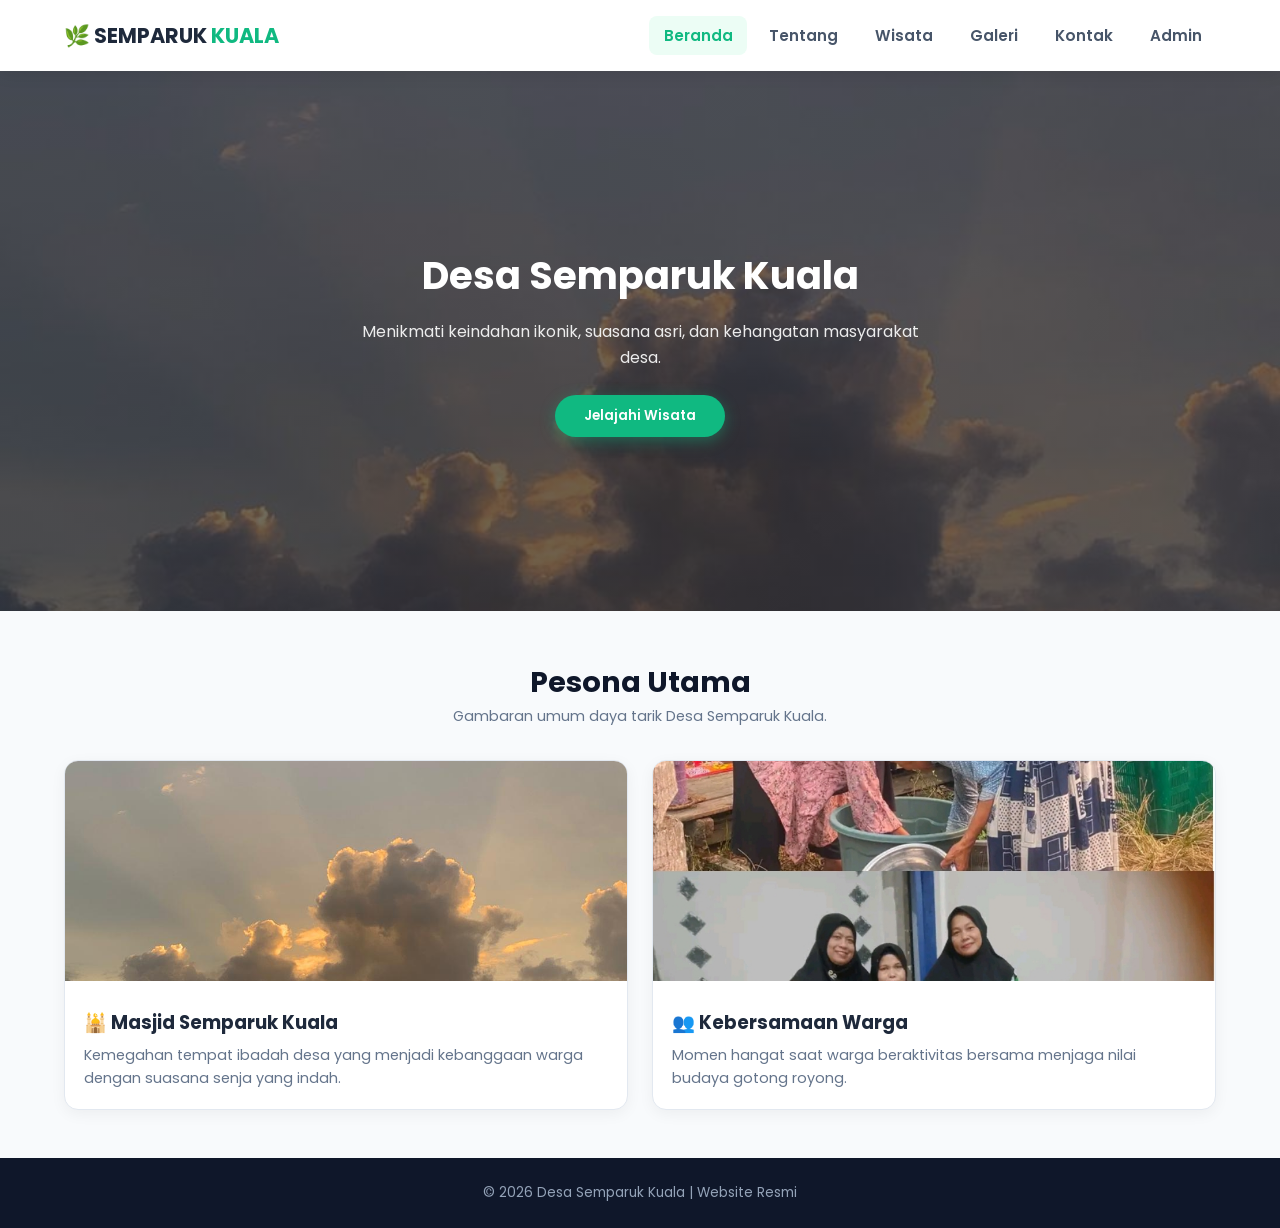
==== commit 3bdd54f9: "Update index.html" ====
--- a/index.html
+++ b/index.html
@@ -267,6 +267,8 @@
             <li><button class="nav-btn" onclick="switchPage('wisata', this)">Wisata</button></li>
             <li><button class="nav-btn" onclick="switchPage('galeri', this)">Galeri</button></li>
             <li><button class="nav-btn" onclick="switchPage('kontak', this)">Kontak</button></li>
+            <li><button class="nav-btn" onclick="window.location.href='admin.html'">Admin</button></li>
+
         </ul>
     </nav>
 
